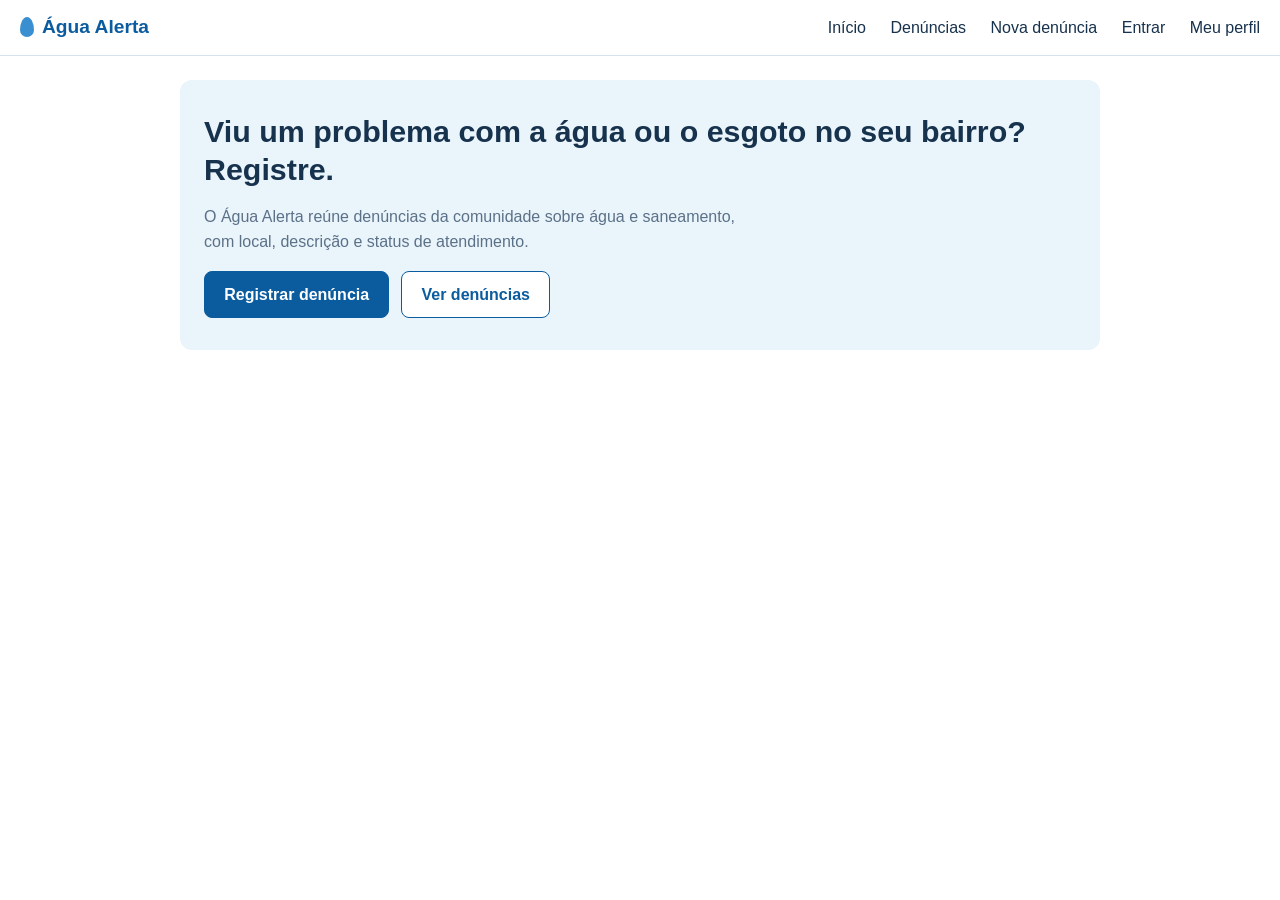
==== backend/src/main/resources/static/index.html @ 4b7ba1a7 "Integra frontend, backend e funcionalidades de usuario" ====
﻿<!DOCTYPE html>
<html lang="pt-BR">
<head>
  <meta charset="UTF-8">
  <meta name="viewport" content="width=device-width, initial-scale=1">
  <title>Água Alerta</title>
  <link rel="stylesheet" href="style.css">
</head>
<body>
<header class="topo">
  <a class="logo" href="#inicio"><span class="gota" aria-hidden="true"></span>Água Alerta</a>
  <button class="menu-btn" id="menuBtn" aria-label="Abrir menu" aria-expanded="false">☰</button>
  <nav id="menu">
    <a href="#inicio">Início</a>
    <a href="#denuncias">Denúncias</a>
    <a href="#nova">Nova denúncia</a>
    <a href="#conta">Entrar</a>
    <a href="#perfil">Meu perfil</a>
  </nav>
</header>

<div id="aviso-api" class="aviso" hidden>
  Não foi possível conectar ao back-end. Verifique se o Spring Boot está rodando em <code>http://localhost:8080</code>.
</div>
<div id="mensagem" class="mensagem" role="status" aria-live="polite" hidden></div>

<main>
  <section id="inicio" class="pagina">
    <div class="hero">
      <h1>Viu um problema com a água ou o esgoto no seu bairro? Registre.</h1>
      <p>O Água Alerta reúne denúncias da comunidade sobre água e saneamento, com local, descrição e status de atendimento.</p>
      <div class="acoes">
        <a class="btn" href="#nova">Registrar denúncia</a>
        <a class="btn sec" href="#denuncias">Ver denúncias</a>
      </div>
    </div>
  </section>
</main>

<script src="api.js"></script>
<script src="app.js"></script>
</body>
</html>
---- backend/src/main/resources/static/style.css ----
:root {
  --azul: #0b5c9e;
  --azul-claro: #3a8fd1;
  --azul-fundo: #eaf4fb;
  --texto: #17324d;
  --suave: #5b7188;
  --borda: #d5e3ef;
  --erro: #b3261e;
  --ok: #1b7a4b;
}
* { box-sizing: border-box; }
body {
  margin: 0; background: #fff; color: var(--texto);
  font: 16px/1.6 "Segoe UI", Roboto, Arial, sans-serif;
}
h1 { font-size: 1.9rem; line-height: 1.25; margin: 0 0 .75rem; }
h2 { font-size: 1.25rem; margin: 2rem 0 .75rem; }
a { color: var(--azul); }
:focus-visible { outline: 3px solid var(--azul-claro); outline-offset: 2px; }

.topo {
  display: flex; align-items: center; justify-content: space-between; flex-wrap: wrap;
  padding: .75rem 1.25rem; border-bottom: 1px solid var(--borda); background: #fff;
  position: sticky; top: 0; z-index: 5;
}
.logo { display: flex; align-items: center; gap: .5rem; font-weight: 700; font-size: 1.2rem; color: var(--azul); text-decoration: none; }
.gota { width: 14px; height: 20px; background: var(--azul-claro); border-radius: 50% 50% 50% 50% / 65% 65% 35% 35%; }
nav a { margin-left: 1.25rem; text-decoration: none; color: var(--texto); padding: .25rem 0; border-bottom: 2px solid transparent; }
nav a.ativo, nav a:hover { border-color: var(--azul-claro); }
.menu-btn { display: none; background: none; border: 1px solid var(--borda); border-radius: 8px; font-size: 1.2rem; padding: .25rem .6rem; cursor: pointer; }

main { max-width: 960px; margin: 0 auto; padding: 1.5rem 1.25rem 3rem; }
.hero { background: var(--azul-fundo); border-radius: 12px; padding: 2rem 1.5rem; margin-bottom: 1rem; }
.hero p { max-width: 60ch; color: var(--suave); }
.acoes { display: flex; gap: .75rem; flex-wrap: wrap; margin-top: 1rem; }

.btn {
  display: inline-block; background: var(--azul); color: #fff; border: 1px solid var(--azul);
  padding: .6rem 1.2rem; border-radius: 8px; font: inherit; font-weight: 600; text-decoration: none; cursor: pointer;
}
.btn:hover { background: #094a82; }
.btn.sec { background: #fff; color: var(--azul); }
.btn.sec:hover { background: var(--azul-fundo); }
.btn:disabled { opacity: .6; cursor: wait; }
.btn.perigo { background: #fff; color: var(--erro); border-color: var(--erro); }

.passos { padding-left: 1.2rem; }
.passos li { margin-bottom: .4rem; }
.tipos { list-style: none; padding: 0; display: flex; flex-wrap: wrap; gap: .5rem; }
.tipos li { background: var(--azul-fundo); border-radius: 999px; padding: .3rem .9rem; font-size: .95rem; }
.ods { border-left: 4px solid var(--azul-claro); padding-left: 1rem; margin-top: 2rem; }
.ods h2 { margin-top: 0; }

.grade { display: grid; grid-template-columns: repeat(auto-fill, minmax(260px, 1fr)); gap: 1rem; }
.card {
  border: 1px solid var(--borda); border-radius: 12px; padding: 1rem; background: #fff;
  box-shadow: 0 1px 4px rgba(11, 92, 158, .08); display: flex; flex-direction: column; gap: .4rem;
}
.card h3 { margin: 0; font-size: 1.05rem; }
.card small, .meta { color: var(--suave); }
.status { align-self: flex-start; font-size: .8rem; font-weight: 600; padding: .1rem .6rem; border-radius: 999px; background: var(--azul-fundo); color: var(--azul); }
.status.RESOLVIDA { background: #e3f4ea; color: var(--ok); }
.status.CANCELADA { background: #f3e6e5; color: var(--erro); }

.form { display: flex; flex-direction: column; gap: .9rem; max-width: 560px; }
.duas { display: grid; grid-template-columns: 1fr 1fr; gap: 2rem; }
.duas .form h2 { margin-top: 0; }
label { display: flex; flex-direction: column; gap: .25rem; font-weight: 600; font-size: .95rem; flex: 1; }
label small { font-weight: 400; color: var(--suave); }
input, select, textarea {
  font: inherit; padding: .55rem .7rem; border: 1px solid var(--borda); border-radius: 8px; background: #fff; color: var(--texto);
}
input.invalido, select.invalido, textarea.invalido { border-color: var(--erro); }
.erro-campo { color: var(--erro); font-size: .85rem; font-weight: 400; }
fieldset { border: 1px solid var(--borda); border-radius: 12px; display: flex; flex-direction: column; gap: .75rem; padding: 1rem; }
legend { font-weight: 700; padding: 0 .4rem; }
.linha { display: flex; gap: .75rem; }

.aviso { background: #fff7e0; border-bottom: 1px solid #ecd98a; padding: .6rem 1.25rem; font-size: .92rem; }
.mensagem { max-width: 960px; margin: 1rem auto 0; padding: .7rem 1rem; border-radius: 8px; background: var(--azul-fundo); }
.mensagem.erro { background: #fbeceb; color: var(--erro); }
.mensagem.ok { background: #e3f4ea; color: var(--ok); }
.vazio { color: var(--suave); background: var(--azul-fundo); border-radius: 12px; padding: 1.25rem; }

dialog { border: 0; border-radius: 12px; max-width: 560px; width: calc(100% - 2rem); padding: 1.5rem; box-shadow: 0 8px 30px rgba(11, 92, 158, .25); }
dialog::backdrop { background: rgba(23, 50, 77, .45); }
dialog img { max-width: 100%; border-radius: 8px; margin-top: .5rem; }

.rodape { border-top: 1px solid var(--borda); text-align: center; color: var(--suave); padding: 1.25rem; font-size: .9rem; }

@media (max-width: 720px) {
  .menu-btn { display: block; }
  nav { display: none; width: 100%; flex-direction: column; padding-top: .5rem; }
  nav.aberto { display: flex; }
  nav a { margin: 0; padding: .6rem 0; }
  .duas { grid-template-columns: 1fr; }
  .linha { flex-direction: column; }
  h1 { font-size: 1.5rem; }
}
@media (prefers-reduced-motion: reduce) { * { transition: none !important; } }
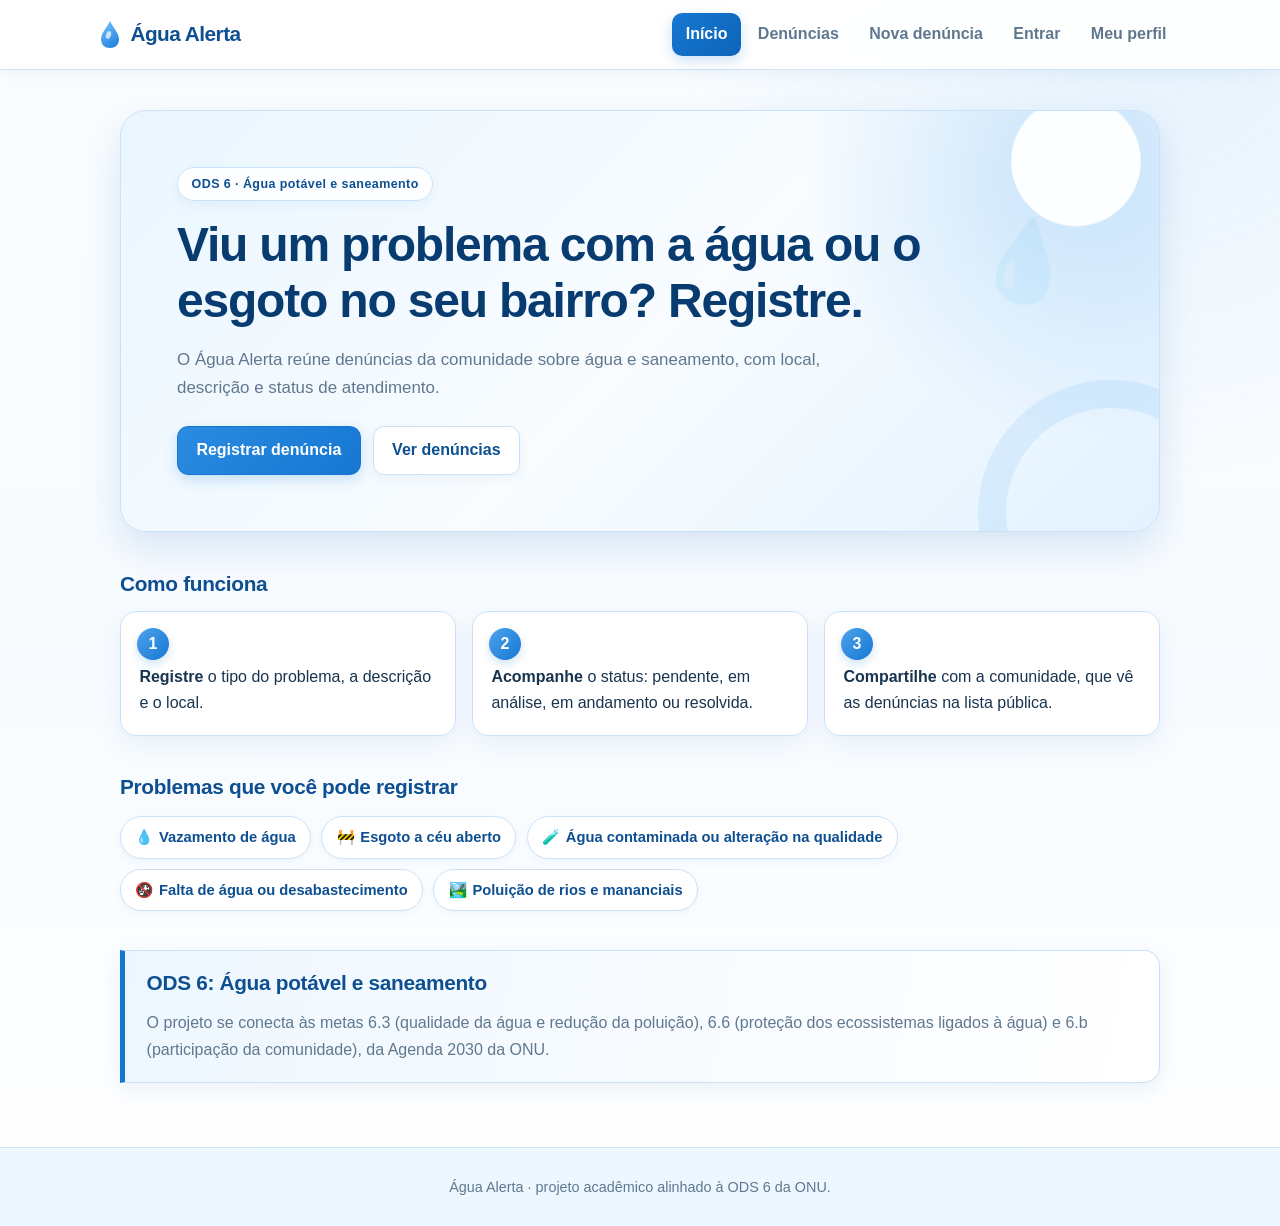
==== commit 9c54e6e4: "realizei testes, implementei novas funcionalidades a IA e resolvi 1 bug oculto em geminiservice" ====
--- a/backend/src/main/resources/static/index.html
+++ b/backend/src/main/resources/static/index.html
@@ -1,8 +1,11 @@
-﻿<!DOCTYPE html>
+<!DOCTYPE html>
 <html lang="pt-BR">
 <head>
   <meta charset="UTF-8">
   <meta name="viewport" content="width=device-width, initial-scale=1">
+  <meta name="api-base-url" content="http://localhost:8080">
+  <meta name="theme-color" content="#0b5c9e">
+  <link rel="icon" href="data:image/svg+xml,%3Csvg xmlns='http://www.w3.org/2000/svg' viewBox='0 0 32 32'%3E%3Cpath d='M16 3C16 3 6 14 6 20a10 10 0 0020 0C26 14 16 3 16 3z' fill='%233a8fd1'/%3E%3C/svg%3E">
   <title>Água Alerta</title>
   <link rel="stylesheet" href="style.css">
 </head>
@@ -20,13 +23,15 @@
 </header>
 
 <div id="aviso-api" class="aviso" hidden>
-  Não foi possível conectar ao back-end. Verifique se o Spring Boot está rodando em <code>http://localhost:8080</code>.
+  Não foi possível conectar ao back-end. Verifique se o Spring Boot está rodando em <code id="endereco-api"></code>.
 </div>
 <div id="mensagem" class="mensagem" role="status" aria-live="polite" hidden></div>
 
 <main>
+  <!-- INÍCIO -->
   <section id="inicio" class="pagina">
     <div class="hero">
+      <span class="selo">ODS 6 · Água potável e saneamento</span>
       <h1>Viu um problema com a água ou o esgoto no seu bairro? Registre.</h1>
       <p>O Água Alerta reúne denúncias da comunidade sobre água e saneamento, com local, descrição e status de atendimento.</p>
       <div class="acoes">
@@ -34,10 +39,114 @@
         <a class="btn sec" href="#denuncias">Ver denúncias</a>
       </div>
     </div>
+
+    <h2>Como funciona</h2>
+    <ol class="passos">
+      <li><strong>Registre</strong> o tipo do problema, a descrição e o local.</li>
+      <li><strong>Acompanhe</strong> o status: pendente, em análise, em andamento ou resolvida.</li>
+      <li><strong>Compartilhe</strong> com a comunidade, que vê as denúncias na lista pública.</li>
+    </ol>
+
+    <h2>Problemas que você pode registrar</h2>
+    <ul class="tipos">
+      <li><span class="icone" aria-hidden="true">💧</span>Vazamento de água</li>
+      <li><span class="icone" aria-hidden="true">🚧</span>Esgoto a céu aberto</li>
+      <li><span class="icone" aria-hidden="true">🧪</span>Água contaminada ou alteração na qualidade</li>
+      <li><span class="icone" aria-hidden="true">🚱</span>Falta de água ou desabastecimento</li>
+      <li><span class="icone" aria-hidden="true">🏞️</span>Poluição de rios e mananciais</li>
+    </ul>
+
+    <div class="ods">
+      <h2>ODS 6: Água potável e saneamento</h2>
+      <p>O projeto se conecta às metas 6.3 (qualidade da água e redução da poluição), 6.6 (proteção dos ecossistemas ligados à água) e 6.b (participação da comunidade), da Agenda 2030 da ONU.</p>
+    </div>
+  </section>
+
+  <!-- LISTA DE DENÚNCIAS -->
+  <section id="denuncias" class="pagina" hidden>
+    <h1>Denúncias</h1>
+    <p class="sub">Problemas de água e saneamento registrados pela comunidade.</p>
+    <div id="lista" class="grade"></div>
+  </section>
+
+  <!-- NOVA DENÚNCIA (campos da entidade Denuncia + Localizacao + Foto) -->
+  <section id="nova" class="pagina" hidden>
+    <h1>Nova denúncia</h1>
+    <p class="sub">Campos com * são obrigatórios. Quanto mais detalhes do local, melhor.</p>
+    <form id="formDenuncia" class="form" novalidate>
+      <label>Título
+        <input name="titulo" maxlength="150" placeholder="Ex.: Vazamento na rua principal">
+      </label>
+      <label>Tipo do problema *
+        <select name="tipoOcorrencia" required></select>
+      </label>
+      <label>Descrição *
+        <textarea name="descricao" rows="4" required placeholder="Conte o que está acontecendo, desde quando e como afeta o bairro."></textarea>
+      </label>
+
+            <button class="btn sec" type="button" id="btnSugerir">Sugerir tipo com IA</button>
+      <div id="analiseIA" class="analise" hidden></div>
+      
+      <fieldset>
+        <legend>Localização</legend>
+        <label>Endereço <input name="endereco" maxlength="255" placeholder="Rua, número"></label>
+        <div class="linha">
+          <label>Bairro <input name="bairro" maxlength="100"></label>
+          <label>Cidade <input name="cidade" maxlength="100"></label>
+        </div>
+        <div class="linha">
+          <label>Estado <input name="estado" maxlength="50"></label>
+          <label>CEP <input name="cep" maxlength="10" inputmode="numeric" placeholder="00000-000"></label>
+        </div>
+        
+      </fieldset>
+
+      <label>Link da foto (opcional)
+        <input name="fotoUrl" type="url" maxlength="500" placeholder="https://...">
+        <small>O back-end guarda só o nome e o link da foto; não há envio de arquivo.</small>
+      </label>
+      <button class="btn" type="submit">Enviar denúncia</button>
+    </form>
+  </section>
+
+  <!-- ENTRAR / CADASTRAR (campos da entidade Usuario) -->
+  <section id="conta" class="pagina" hidden>
+    <h1>Entrar ou criar conta</h1>
+    <p class="sub">Você precisa estar logado para registrar denúncias.</p>
+    <div class="duas">
+      <form id="formLogin" class="form" novalidate>
+        <h2>Entrar</h2>
+        <label>E-mail * <input name="email" type="email" required placeholder="voce@email.com"></label>
+        <label>Senha * <input name="senha" type="password" required></label>
+        <button class="btn" type="submit">Entrar</button>
+      </form>
+      <form id="formCadastro" class="form" novalidate>
+        <h2>Cadastrar</h2>
+        <label>Nome * <input name="nome" maxlength="100" required></label>
+        <label>E-mail * <input name="email" type="email" maxlength="150" required placeholder="voce@email.com"></label>
+        <label>Senha * <input name="senha" type="password" minlength="6" required placeholder="Mínimo de 6 caracteres"></label>
+        <label>CPF (somente números) <input name="cpf" maxlength="11" inputmode="numeric" placeholder="Somente números"></label>
+        <label>Telefone <input name="telefone" maxlength="20" inputmode="tel" placeholder="(11) 90000-0000"></label>
+        <button class="btn" type="submit">Criar conta</button>
+      </form>
+    </div>
+  </section>
+
+  <!-- PERFIL -->
+  <section id="perfil" class="pagina" hidden>
+    <h1>Meu perfil</h1>
+    <p class="sub">Confira e atualize os dados da sua conta.</p>
+    <div id="perfilConteudo"></div>
   </section>
 </main>
+
+<dialog id="detalhe"></dialog>
+
+<footer class="rodape">
+  <p>Água Alerta · projeto acadêmico alinhado à ODS 6 da ONU.</p>
+</footer>
 
 <script src="api.js"></script>
 <script src="app.js"></script>
 </body>
-</html>
+</html>
--- a/backend/src/main/resources/static/style.css
+++ b/backend/src/main/resources/static/style.css
@@ -1,100 +1,862 @@
+/* Água Alerta — identidade visual clara e azul */
 :root {
-  --azul: #0b5c9e;
-  --azul-claro: #3a8fd1;
-  --azul-fundo: #eaf4fb;
-  --texto: #17324d;
-  --suave: #5b7188;
-  --borda: #d5e3ef;
-  --erro: #b3261e;
-  --ok: #1b7a4b;
-}
+  --azul: #1677d2;
+  --azul-escuro: #0d4f91;
+  --azul-profundo: #083b70;
+  --azul-claro: #4da3ed;
+  --azul-fundo: #eef7ff;
+  --azul-suave: #dceeff;
+  --azul-borda: #c9e2f8;
+  --texto: #18344f;
+  --texto-secundario: #60788f;
+  --branco: #ffffff;
+  --fundo: #f7fbff;
+  --erro: #c62828;
+  --ok: #18824d;
+  --raio: 16px;
+  --sombra: 0 8px 24px rgba(20, 103, 174, .08);
+  --sombra-forte: 0 16px 38px rgba(20, 103, 174, .15);
+}
+
 * { box-sizing: border-box; }
+
+html {
+  scroll-behavior: smooth;
+  background: var(--fundo);
+}
+
 body {
-  margin: 0; background: #fff; color: var(--texto);
-  font: 16px/1.6 "Segoe UI", Roboto, Arial, sans-serif;
-}
-h1 { font-size: 1.9rem; line-height: 1.25; margin: 0 0 .75rem; }
-h2 { font-size: 1.25rem; margin: 2rem 0 .75rem; }
-a { color: var(--azul); }
-:focus-visible { outline: 3px solid var(--azul-claro); outline-offset: 2px; }
-
+  margin: 0;
+  min-height: 100vh;
+  color: var(--texto);
+  background:
+    radial-gradient(circle at 90% 0%, rgba(77, 163, 237, .12), transparent 30rem),
+    linear-gradient(180deg, #fafdff 0, #f7fbff 55%, #fff 100%);
+  font: 16px/1.65 "Segoe UI", Roboto, "Helvetica Neue", Arial, sans-serif;
+  -webkit-font-smoothing: antialiased;
+}
+
+h1 {
+  font-size: 2rem;
+  line-height: 1.18;
+  margin: 0 0 .85rem;
+  letter-spacing: -.025em;
+  color: var(--azul-profundo);
+}
+
+h2 {
+  font-size: 1.3rem;
+  line-height: 1.25;
+  margin: 2.4rem 0 .9rem;
+  letter-spacing: -.015em;
+  color: var(--azul-escuro);
+}
+
+h3 {
+  line-height: 1.3;
+}
+
+p { margin-top: 0; }
+
+a {
+  color: var(--azul);
+  text-underline-offset: 3px;
+}
+
+:focus-visible {
+  outline: 3px solid rgba(77, 163, 237, .55);
+  outline-offset: 3px;
+  border-radius: 6px;
+}
+
+/* Topo */
 .topo {
-  display: flex; align-items: center; justify-content: space-between; flex-wrap: wrap;
-  padding: .75rem 1.25rem; border-bottom: 1px solid var(--borda); background: #fff;
-  position: sticky; top: 0; z-index: 5;
-}
-.logo { display: flex; align-items: center; gap: .5rem; font-weight: 700; font-size: 1.2rem; color: var(--azul); text-decoration: none; }
-.gota { width: 14px; height: 20px; background: var(--azul-claro); border-radius: 50% 50% 50% 50% / 65% 65% 35% 35%; }
-nav a { margin-left: 1.25rem; text-decoration: none; color: var(--texto); padding: .25rem 0; border-bottom: 2px solid transparent; }
-nav a.ativo, nav a:hover { border-color: var(--azul-claro); }
-.menu-btn { display: none; background: none; border: 1px solid var(--borda); border-radius: 8px; font-size: 1.2rem; padding: .25rem .6rem; cursor: pointer; }
-
-main { max-width: 960px; margin: 0 auto; padding: 1.5rem 1.25rem 3rem; }
-.hero { background: var(--azul-fundo); border-radius: 12px; padding: 2rem 1.5rem; margin-bottom: 1rem; }
-.hero p { max-width: 60ch; color: var(--suave); }
-.acoes { display: flex; gap: .75rem; flex-wrap: wrap; margin-top: 1rem; }
+  position: sticky;
+  top: 0;
+  z-index: 10;
+  display: flex;
+  align-items: center;
+  justify-content: space-between;
+  flex-wrap: wrap;
+  min-height: 70px;
+  padding: .75rem max(1.25rem, calc((100vw - 1080px) / 2));
+  border-bottom: 1px solid rgba(201, 226, 248, .9);
+  background: rgba(255, 255, 255, .94);
+  -webkit-backdrop-filter: saturate(160%) blur(14px);
+  backdrop-filter: saturate(160%) blur(14px);
+  box-shadow: 0 4px 18px rgba(18, 93, 155, .06);
+}
+
+.logo {
+  display: flex;
+  align-items: center;
+  gap: .65rem;
+  color: var(--azul-escuro);
+  text-decoration: none;
+  font-weight: 800;
+  font-size: 1.3rem;
+  letter-spacing: -.025em;
+}
+
+.logo:hover { color: var(--azul); }
+
+.gota {
+  position: relative;
+  width: 20px;
+  height: 27px;
+  background: linear-gradient(145deg, #75c4fa 0%, var(--azul-claro) 48%, var(--azul) 100%);
+  clip-path: path("M 10 0 C 8 5 1 12 1 18 C 1 24 5 27 10 27 C 15 27 19 24 19 18 C 19 12 12 5 10 0 Z");
+  filter: drop-shadow(0 5px 6px rgba(22, 119, 210, .28));
+}
+
+.gota::after {
+  content: "";
+  position: absolute;
+  width: 5px;
+  height: 8px;
+  left: 6px;
+  top: 10px;
+  border-radius: 50%;
+  background: rgba(255, 255, 255, .7);
+  transform: rotate(18deg);
+}
+
+nav {
+  display: flex;
+  align-items: center;
+  gap: .2rem;
+}
+
+nav a {
+  margin: 0;
+  padding: .5rem .85rem;
+  border-radius: 10px;
+  color: var(--texto-secundario);
+  text-decoration: none;
+  font-weight: 600;
+  transition: background .2s ease, color .2s ease, transform .2s ease;
+}
+
+nav a:hover {
+  color: var(--azul);
+  background: var(--azul-fundo);
+  transform: translateY(-1px);
+}
+
+nav a.ativo {
+  color: #fff;
+  background: linear-gradient(135deg, var(--azul) 0%, #0d65b7 100%);
+  box-shadow: 0 5px 14px rgba(22, 119, 210, .22);
+}
+
+.menu-btn {
+  display: none;
+  color: var(--azul-escuro);
+  background: var(--branco);
+  border: 1px solid var(--azul-borda);
+  border-radius: 11px;
+  padding: .35rem .7rem;
+  font-size: 1.25rem;
+  cursor: pointer;
+  box-shadow: 0 3px 10px rgba(20, 103, 174, .06);
+}
+
+.menu-btn:hover { background: var(--azul-fundo); }
+
+/* Estrutura */
+main {
+  width: min(1080px, 100%);
+  min-height: 65vh;
+  margin: 0 auto;
+  padding: 2.5rem 1.25rem 4rem;
+}
+
+.pagina:not([hidden]) {
+  animation: entrada .35s ease both;
+}
+
+.sub {
+  margin: -.35rem 0 1.6rem;
+  color: var(--texto-secundario);
+}
+
+/* Início */
+.hero {
+  position: relative;
+  overflow: hidden;
+  margin-bottom: 1.8rem;
+  padding: clamp(2rem, 5vw, 3.5rem);
+  border: 1px solid var(--azul-borda);
+  border-radius: 26px;
+  background:
+    radial-gradient(circle at 92% 12%, rgba(255, 255, 255, .95) 0 4rem, transparent 4.1rem),
+    radial-gradient(circle at 92% 12%, rgba(77, 163, 237, .25), transparent 17rem),
+    linear-gradient(135deg, #eaf6ff 0%, #f8fcff 52%, #e3f2ff 100%);
+  box-shadow: var(--sombra-forte);
+}
+
+.hero::before {
+  content: "";
+  position: absolute;
+  width: 210px;
+  height: 210px;
+  right: -85px;
+  bottom: -115px;
+  border: 28px solid rgba(77, 163, 237, .12);
+  border-radius: 50%;
+}
+
+.hero::after {
+  content: "💧";
+  position: absolute;
+  right: 8%;
+  top: 20%;
+  font-size: clamp(3rem, 8vw, 5rem);
+  opacity: .1;
+  transform: rotate(10deg);
+  pointer-events: none;
+}
+
+.hero h1 {
+  position: relative;
+  z-index: 1;
+  max-width: 760px;
+  margin-bottom: 1rem;
+  font-size: clamp(2rem, 5vw, 3rem);
+  color: var(--azul-profundo);
+}
+
+.hero p {
+  position: relative;
+  z-index: 1;
+  max-width: 680px;
+  margin-bottom: 0;
+  color: var(--texto-secundario);
+  font-size: 1.06rem;
+}
+
+.selo {
+  display: inline-flex;
+  align-items: center;
+  margin-bottom: 1rem;
+  padding: .35rem .85rem;
+  border: 1px solid var(--azul-borda);
+  border-radius: 999px;
+  color: var(--azul-escuro);
+  background: rgba(255, 255, 255, .85);
+  box-shadow: 0 4px 12px rgba(20, 103, 174, .06);
+  font-size: .78rem;
+  font-weight: 800;
+  letter-spacing: .035em;
+}
+
+.acoes {
+  position: relative;
+  z-index: 1;
+  display: flex;
+  flex-wrap: wrap;
+  gap: .75rem;
+  margin-top: 1.5rem;
+}
 
 .btn {
-  display: inline-block; background: var(--azul); color: #fff; border: 1px solid var(--azul);
-  padding: .6rem 1.2rem; border-radius: 8px; font: inherit; font-weight: 600; text-decoration: none; cursor: pointer;
-}
-.btn:hover { background: #094a82; }
-.btn.sec { background: #fff; color: var(--azul); }
-.btn.sec:hover { background: var(--azul-fundo); }
-.btn:disabled { opacity: .6; cursor: wait; }
-.btn.perigo { background: #fff; color: var(--erro); border-color: var(--erro); }
-
-.passos { padding-left: 1.2rem; }
-.passos li { margin-bottom: .4rem; }
-.tipos { list-style: none; padding: 0; display: flex; flex-wrap: wrap; gap: .5rem; }
-.tipos li { background: var(--azul-fundo); border-radius: 999px; padding: .3rem .9rem; font-size: .95rem; }
-.ods { border-left: 4px solid var(--azul-claro); padding-left: 1rem; margin-top: 2rem; }
+  display: inline-flex;
+  align-items: center;
+  justify-content: center;
+  gap: .4rem;
+  min-height: 43px;
+  padding: .65rem 1.15rem;
+  border: 1px solid var(--azul);
+  border-radius: 11px;
+  color: #fff;
+  background: linear-gradient(135deg, #2b8be1 0%, var(--azul) 100%);
+  box-shadow: 0 5px 14px rgba(22, 119, 210, .2);
+  font: inherit;
+  font-weight: 700;
+  text-decoration: none;
+  cursor: pointer;
+  transition: transform .18s ease, box-shadow .18s ease, background .18s ease;
+}
+
+.btn:hover {
+  color: #fff;
+  background: linear-gradient(135deg, #1677d2 0%, var(--azul-escuro) 100%);
+  transform: translateY(-2px);
+  box-shadow: 0 9px 20px rgba(22, 119, 210, .25);
+}
+
+.btn:active { transform: translateY(0); }
+
+.btn.sec {
+  color: var(--azul-escuro);
+  background: #fff;
+  border-color: var(--azul-borda);
+  box-shadow: 0 4px 12px rgba(20, 103, 174, .06);
+}
+
+.btn.sec:hover {
+  color: var(--azul);
+  background: var(--azul-fundo);
+  border-color: #a9d1f1;
+  box-shadow: 0 7px 16px rgba(20, 103, 174, .1);
+}
+
+.btn:disabled {
+  opacity: .6;
+  cursor: wait;
+  transform: none;
+}
+
+.btn.perigo {
+  color: var(--erro);
+  background: #fff;
+  border-color: #efb9b9;
+  box-shadow: none;
+}
+
+.btn.perigo:hover {
+  color: var(--erro);
+  background: #fff3f3;
+  box-shadow: none;
+}
+
+.passos {
+  display: grid;
+  grid-template-columns: repeat(3, 1fr);
+  gap: 1rem;
+  padding: 0;
+  margin: 0;
+  list-style: none;
+  counter-reset: passo;
+}
+
+.passos li {
+  position: relative;
+  min-height: 120px;
+  margin: 0;
+  padding: 3.25rem 1.15rem 1.15rem;
+  border: 1px solid var(--azul-borda);
+  border-radius: var(--raio);
+  background: #fff;
+  box-shadow: var(--sombra);
+  counter-increment: passo;
+  transition: transform .2s ease, box-shadow .2s ease;
+}
+
+.passos li:hover {
+  transform: translateY(-3px);
+  box-shadow: var(--sombra-forte);
+}
+
+.passos li::before {
+  content: counter(passo);
+  position: absolute;
+  left: 1rem;
+  top: 1rem;
+  display: flex;
+  align-items: center;
+  justify-content: center;
+  width: 2rem;
+  height: 2rem;
+  border-radius: 50%;
+  color: #fff;
+  background: linear-gradient(135deg, var(--azul-claro), var(--azul));
+  box-shadow: 0 4px 10px rgba(22, 119, 210, .2);
+  font-weight: 800;
+}
+
+.tipos {
+  display: flex;
+  flex-wrap: wrap;
+  gap: .65rem;
+  padding: 0;
+  list-style: none;
+}
+
+.tipos li {
+  padding: .5rem .9rem;
+  border: 1px solid var(--azul-borda);
+  border-radius: 999px;
+  color: var(--azul-escuro);
+  background: #fff;
+  box-shadow: 0 3px 9px rgba(20, 103, 174, .05);
+  font-size: .92rem;
+  font-weight: 600;
+  transition: transform .18s ease, background .18s ease;
+}
+
+.tipos li:hover {
+  background: var(--azul-fundo);
+  transform: translateY(-2px);
+}
+
+.tipos .icone { margin-right: .35rem; }
+
+.ods {
+  margin-top: 2.4rem;
+  padding: 1.2rem 1.35rem;
+  border: 1px solid var(--azul-borda);
+  border-left: 5px solid var(--azul);
+  border-radius: 0 var(--raio) var(--raio) 0;
+  background: linear-gradient(100deg, var(--azul-fundo), #fff);
+  box-shadow: var(--sombra);
+}
+
 .ods h2 { margin-top: 0; }
-
-.grade { display: grid; grid-template-columns: repeat(auto-fill, minmax(260px, 1fr)); gap: 1rem; }
+.ods p { margin-bottom: 0; color: var(--texto-secundario); }
+
+/* Denúncias */
+.grade {
+  display: grid;
+  grid-template-columns: repeat(auto-fill, minmax(275px, 1fr));
+  gap: 1.15rem;
+}
+
 .card {
-  border: 1px solid var(--borda); border-radius: 12px; padding: 1rem; background: #fff;
-  box-shadow: 0 1px 4px rgba(11, 92, 158, .08); display: flex; flex-direction: column; gap: .4rem;
-}
-.card h3 { margin: 0; font-size: 1.05rem; }
-.card small, .meta { color: var(--suave); }
-.status { align-self: flex-start; font-size: .8rem; font-weight: 600; padding: .1rem .6rem; border-radius: 999px; background: var(--azul-fundo); color: var(--azul); }
-.status.RESOLVIDA { background: #e3f4ea; color: var(--ok); }
-.status.CANCELADA { background: #f3e6e5; color: var(--erro); }
-
-.form { display: flex; flex-direction: column; gap: .9rem; max-width: 560px; }
-.duas { display: grid; grid-template-columns: 1fr 1fr; gap: 2rem; }
+  display: flex;
+  flex-direction: column;
+  gap: .55rem;
+  min-height: 205px;
+  padding: 1.2rem;
+  border: 1px solid var(--azul-borda);
+  border-top: 4px solid var(--azul);
+  border-radius: var(--raio);
+  background: #fff;
+  box-shadow: var(--sombra);
+  transition: transform .2s ease, box-shadow .2s ease, border-color .2s ease;
+}
+
+.card:hover {
+  transform: translateY(-4px);
+  border-color: #acd2f1;
+  box-shadow: var(--sombra-forte);
+}
+
+.card h3 {
+  margin: 0;
+  color: var(--azul-escuro);
+  font-size: 1.1rem;
+}
+
+.card small,
+.meta {
+  color: var(--texto-secundario);
+}
+
+.card .btn {
+  align-self: flex-start;
+  margin-top: auto;
+}
+
+.card-topo {
+  display: flex;
+  align-items: center;
+  justify-content: space-between;
+  gap: .6rem;
+}
+
+.card .data { font-size: .8rem; }
+
+.status {
+  align-self: flex-start;
+  padding: .22rem .7rem;
+  border: 1px solid #b9daf5;
+  border-radius: 999px;
+  color: var(--azul-escuro);
+  background: var(--azul-fundo);
+  font-size: .78rem;
+  font-weight: 800;
+  letter-spacing: .015em;
+}
+
+.status.RESOLVIDA {
+  color: var(--ok);
+  background: #e9f8f0;
+  border-color: #bce5cf;
+}
+
+.status.CANCELADA {
+  color: var(--erro);
+  background: #fff0f0;
+  border-color: #f1c5c5;
+}
+
+.info {
+  display: flex;
+  align-items: baseline;
+  gap: .45rem;
+  line-height: 1.45;
+  color: var(--texto-secundario);
+}
+
+.info .icone { flex: none; }
+.card .info:last-of-type { margin-bottom: .65rem; }
+
+/* Formulários */
+.form {
+  display: flex;
+  flex-direction: column;
+  gap: 1rem;
+  width: 100%;
+  max-width: 650px;
+  padding: 1.6rem;
+  border: 1px solid var(--azul-borda);
+  border-radius: 18px;
+  background: #fff;
+  box-shadow: var(--sombra);
+}
+
+.duas {
+  display: grid;
+  grid-template-columns: repeat(2, minmax(0, 1fr));
+  gap: 1.25rem;
+  align-items: start;
+}
+
+.duas .form { max-width: none; }
 .duas .form h2 { margin-top: 0; }
-label { display: flex; flex-direction: column; gap: .25rem; font-weight: 600; font-size: .95rem; flex: 1; }
-label small { font-weight: 400; color: var(--suave); }
-input, select, textarea {
-  font: inherit; padding: .55rem .7rem; border: 1px solid var(--borda); border-radius: 8px; background: #fff; color: var(--texto);
-}
-input.invalido, select.invalido, textarea.invalido { border-color: var(--erro); }
-.erro-campo { color: var(--erro); font-size: .85rem; font-weight: 400; }
-fieldset { border: 1px solid var(--borda); border-radius: 12px; display: flex; flex-direction: column; gap: .75rem; padding: 1rem; }
-legend { font-weight: 700; padding: 0 .4rem; }
-.linha { display: flex; gap: .75rem; }
-
-.aviso { background: #fff7e0; border-bottom: 1px solid #ecd98a; padding: .6rem 1.25rem; font-size: .92rem; }
-.mensagem { max-width: 960px; margin: 1rem auto 0; padding: .7rem 1rem; border-radius: 8px; background: var(--azul-fundo); }
-.mensagem.erro { background: #fbeceb; color: var(--erro); }
-.mensagem.ok { background: #e3f4ea; color: var(--ok); }
-.vazio { color: var(--suave); background: var(--azul-fundo); border-radius: 12px; padding: 1.25rem; }
-
-dialog { border: 0; border-radius: 12px; max-width: 560px; width: calc(100% - 2rem); padding: 1.5rem; box-shadow: 0 8px 30px rgba(11, 92, 158, .25); }
-dialog::backdrop { background: rgba(23, 50, 77, .45); }
-dialog img { max-width: 100%; border-radius: 8px; margin-top: .5rem; }
-
-.rodape { border-top: 1px solid var(--borda); text-align: center; color: var(--suave); padding: 1.25rem; font-size: .9rem; }
+
+label {
+  display: flex;
+  flex-direction: column;
+  flex: 1;
+  gap: .35rem;
+  color: var(--texto);
+  font-size: .94rem;
+  font-weight: 700;
+}
+
+label small {
+  color: var(--texto-secundario);
+  font-weight: 400;
+}
+
+input,
+select,
+textarea {
+  width: 100%;
+  padding: .7rem .85rem;
+  border: 1px solid #cbddea;
+  border-radius: 11px;
+  color: var(--texto);
+  background: #fbfdff;
+  font: inherit;
+  transition: border-color .18s ease, box-shadow .18s ease, background .18s ease;
+}
+
+input::placeholder,
+textarea::placeholder { color: #8aa0b4; }
+
+input:hover,
+select:hover,
+textarea:hover {
+  border-color: #9bc8ed;
+}
+
+input:focus,
+select:focus,
+textarea:focus {
+  outline: none;
+  border-color: var(--azul);
+  background: #fff;
+  box-shadow: 0 0 0 4px rgba(22, 119, 210, .11);
+}
+
+input.invalido,
+select.invalido,
+textarea.invalido {
+  border-color: var(--erro);
+}
+
+input.invalido:focus,
+select.invalido:focus,
+textarea.invalido:focus {
+  box-shadow: 0 0 0 4px rgba(198, 40, 40, .11);
+}
+
+.analise {
+  padding: .8rem 1rem;
+  border: 1px solid var(--azul-borda);
+  border-radius: 11px;
+  color: var(--azul-escuro);
+  background: var(--azul-fundo);
+  font-size: .94rem;
+}
+.analise p { 
+  margin: 0 0 .4rem;
+}
+
+.analise p:last-child { 
+  margin-bottom: 0; 
+}
+.erro-campo {
+  color: var(--erro);
+  font-size: .84rem;
+  font-weight: 500;
+}
+
+fieldset {
+  display: flex;
+  flex-direction: column;
+  gap: .9rem;
+  padding: 1.15rem;
+  border: 1px solid var(--azul-borda);
+  border-radius: var(--raio);
+  background: #f8fcff;
+}
+
+legend {
+  padding: 0 .5rem;
+  color: var(--azul-escuro);
+  font-weight: 800;
+}
+
+.linha {
+  display: flex;
+  gap: .8rem;
+}
+
+/* Avisos e mensagens */
+.aviso {
+  padding: .75rem 1.25rem;
+  border-bottom: 1px solid #efd58a;
+  color: #6d5715;
+  background: #fff9e8;
+  font-size: .92rem;
+}
+
+.mensagem {
+  width: min(1080px, calc(100% - 2.5rem));
+  margin: 1rem auto 0;
+  padding: .8rem 1rem;
+  border: 1px solid var(--azul-borda);
+  border-radius: 12px;
+  color: var(--azul-escuro);
+  background: var(--azul-fundo);
+  box-shadow: var(--sombra);
+}
+
+.mensagem.erro {
+  color: var(--erro);
+  background: #fff1f1;
+  border-color: #f0c7c7;
+}
+
+.mensagem.ok {
+  color: var(--ok);
+  background: #eaf8f1;
+  border-color: #bfe5cf;
+}
+
+.vazio {
+  padding: 1.5rem;
+  border: 1px dashed #9bc8ed;
+  border-radius: var(--raio);
+  color: var(--texto-secundario);
+  background: var(--azul-fundo);
+  text-align: center;
+}
+
+/* Detalhe da denúncia */
+dialog {
+  width: min(560px, calc(100% - 2rem));
+  max-width: 560px;
+  padding: 1.75rem;
+  border: 1px solid var(--azul-borda);
+  border-radius: 20px;
+  color: var(--texto);
+  background: #fff;
+  box-shadow: 0 24px 70px rgba(7, 55, 102, .28);
+}
+
+dialog::backdrop {
+  background: rgba(8, 59, 112, .42);
+  -webkit-backdrop-filter: blur(4px);
+  backdrop-filter: blur(4px);
+}
+
+dialog img {
+  max-width: 100%;
+  margin-top: .6rem;
+  border: 1px solid var(--azul-borda);
+  border-radius: 12px;
+}
+
+dialog .status {
+  display: inline-block;
+  margin-bottom: .5rem;
+}
+
+dialog h2 {
+  margin-top: 0;
+  color: var(--azul-escuro);
+}
+
+dialog > .btn { margin-top: 1rem; }
+dialog > .btn + .btn { margin-left: .75rem; }
+
+dialog[open] { animation: entrada .25s ease both; }
+
+.detalhe-desc { white-space: pre-line; }
+
+.detalhe-local {
+  padding: .7rem .9rem;
+  border: 1px solid var(--azul-borda);
+  border-radius: 11px;
+  color: var(--texto-secundario);
+  background: var(--azul-fundo);
+  font-size: .93rem;
+}
+
+/* Perfil */
+.perfil-topo {
+  display: flex;
+  align-items: center;
+  gap: 1rem;
+  max-width: 650px;
+  margin-bottom: 1rem;
+  padding: 1rem 1.1rem;
+  border: 1px solid var(--azul-borda);
+  border-radius: var(--raio);
+  background: #fff;
+  box-shadow: var(--sombra);
+}
+
+.perfil-topo > div {
+  display: flex;
+  flex-direction: column;
+  min-width: 0;
+  line-height: 1.35;
+}
+
+.perfil-topo small {
+  overflow-wrap: anywhere;
+  color: var(--texto-secundario);
+}
+
+.avatar {
+  display: flex;
+  flex: none;
+  align-items: center;
+  justify-content: center;
+  width: 3.5rem;
+  height: 3.5rem;
+  border: 3px solid #d9edff;
+  border-radius: 50%;
+  color: #fff;
+  background: linear-gradient(135deg, var(--azul-claro), var(--azul-escuro));
+  box-shadow: 0 8px 18px rgba(22, 119, 210, .2);
+  font-size: 1.4rem;
+  font-weight: 800;
+}
+
+/* Carregamento */
+.esqueleto {
+  min-height: 205px;
+  border-top-color: var(--azul-borda);
+  pointer-events: none;
+  background: linear-gradient(100deg, #f2f8fd 30%, #e2f0fb 50%, #f2f8fd 70%) 0 0 / 200% 100%;
+  animation: brilho 1.3s linear infinite;
+}
+
+.esqueleto:hover {
+  transform: none;
+  box-shadow: var(--sombra);
+}
+
+/* Rodapé */
+.rodape {
+  padding: 1.7rem 1.25rem;
+  border-top: 1px solid var(--azul-borda);
+  color: var(--texto-secundario);
+  background: #edf7ff;
+  text-align: center;
+  font-size: .9rem;
+}
+
+.rodape p { margin: 0; }
+
+/* Animações */
+@keyframes entrada {
+  from { opacity: 0; transform: translateY(8px); }
+  to { opacity: 1; transform: none; }
+}
+
+@keyframes brilho {
+  to { background-position: -200% 0; }
+}
+
+/* Responsividade */
+@media (max-width: 820px) {
+  .passos { grid-template-columns: 1fr; }
+  .duas { grid-template-columns: 1fr; }
+}
 
 @media (max-width: 720px) {
+  .topo { padding: .75rem 1rem; }
+
   .menu-btn { display: block; }
-  nav { display: none; width: 100%; flex-direction: column; padding-top: .5rem; }
+
+  nav {
+    display: none;
+    width: 100%;
+    flex-direction: column;
+    align-items: stretch;
+    gap: .15rem;
+    padding-top: .65rem;
+  }
+
   nav.aberto { display: flex; }
-  nav a { margin: 0; padding: .6rem 0; }
-  .duas { grid-template-columns: 1fr; }
+
+  nav a {
+    width: 100%;
+    padding: .65rem .8rem;
+  }
+
+  main { padding: 1.6rem 1rem 3rem; }
+
+  h1 { font-size: 1.7rem; }
+
+  .hero {
+    padding: 2rem 1.25rem;
+    border-radius: 20px;
+  }
+
+  .hero h1 { font-size: 2rem; }
+
+  .hero::after { right: 4%; opacity: .07; }
+
   .linha { flex-direction: column; }
-  h1 { font-size: 1.5rem; }
-}
-@media (prefers-reduced-motion: reduce) { * { transition: none !important; } }
+
+  .form { padding: 1.2rem; }
+
+  .grade {
+    grid-template-columns: 1fr;
+  }
+
+  .mensagem { width: calc(100% - 2rem); }
+}
+
+@media (max-width: 430px) {
+  .acoes .btn { width: 100%; }
+  .hero h1 { font-size: 1.8rem; }
+  .selo { font-size: .72rem; }
+}
+
+@media (prefers-reduced-motion: reduce) {
+  *,
+  *::before,
+  *::after {
+    transition: none !important;
+    animation: none !important;
+    scroll-behavior: auto !important;
+  }
+
+  .card:hover,
+  .btn:hover,
+  .passos li:hover,
+  .tipos li:hover,
+  nav a:hover {
+    transform: none;
+  }
+}
